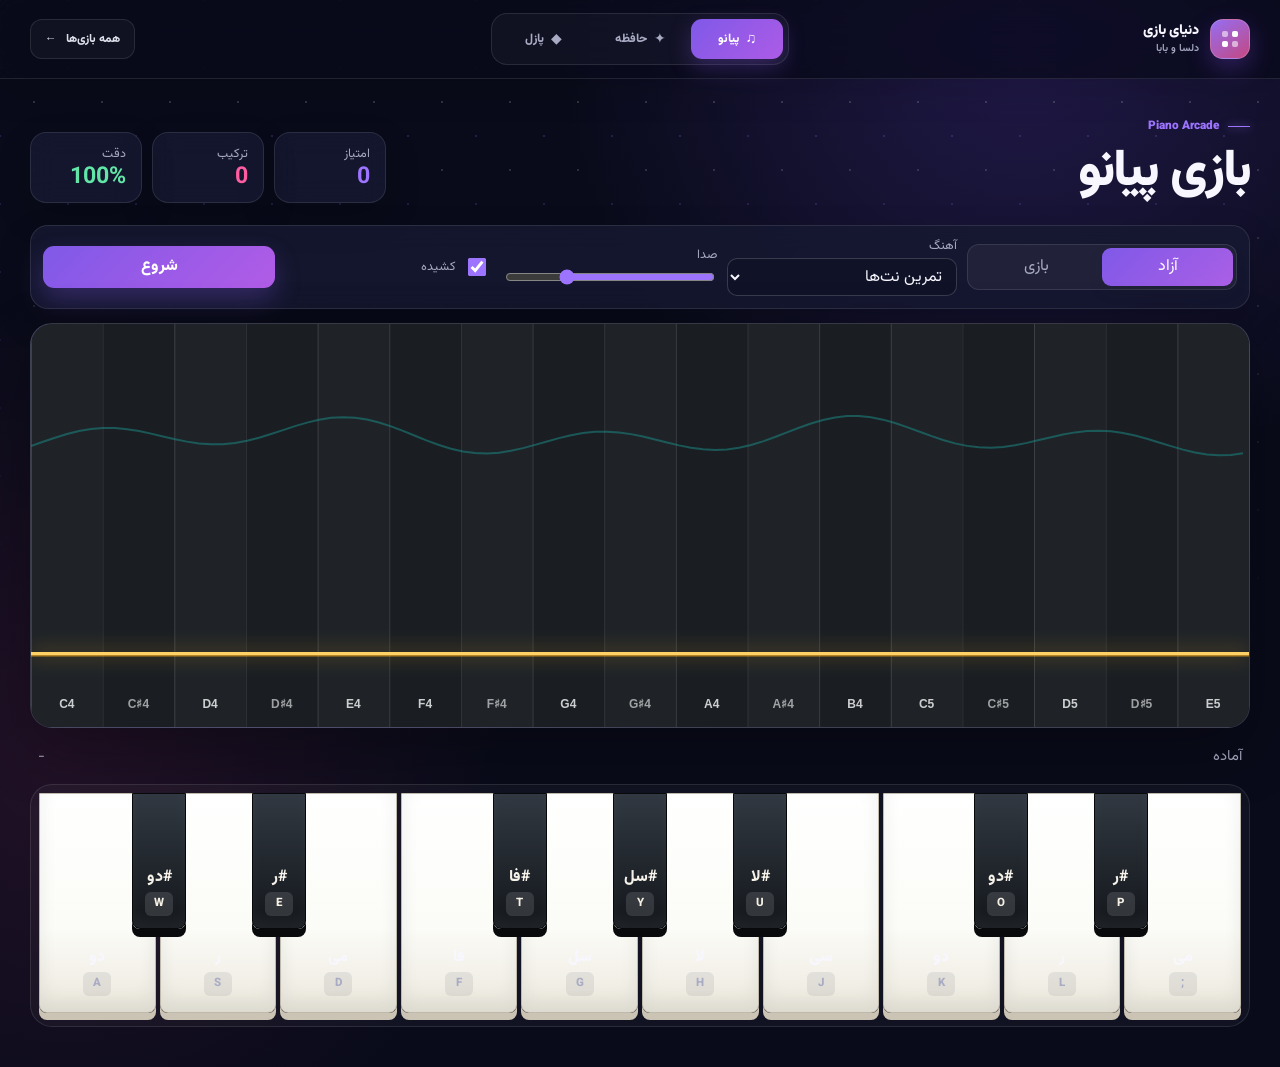
==== game1/index.html @ 74ccb75c "init" ====
<!doctype html>
<html lang="fa" dir="rtl">
  <head>
    <meta charset="UTF-8" />
    <meta name="viewport" content="width=device-width, initial-scale=1.0" />
    <title>بازی پیانو</title>
    <link rel="stylesheet" href="styles.css" />
    <link rel="stylesheet" href="../game-shell.css" />
  </head>
  <body class="game-page game-piano">
    <nav class="game-nav" aria-label="ناوبری بازی‌ها">
      <div class="game-nav-inner">
        <a class="game-brand" href="../index.html" aria-label="دنیای بازی دلسا و بابا">
          <span class="game-brand-mark" aria-hidden="true"><i></i><i></i><i></i><i></i></span>
          <span><strong>دنیای بازی</strong><small>دلسا و بابا</small></span>
        </a>
        <div class="game-switcher">
          <a class="game-switch is-active" href="../game1/index.html" aria-current="page">
            <span aria-hidden="true">♫</span><b>پیانو</b>
          </a>
          <a class="game-switch" href="../game2/index.html">
            <span aria-hidden="true">✦</span><b>حافظه</b>
          </a>
          <a class="game-switch" href="../game3/index.html">
            <span aria-hidden="true">◆</span><b>پازل</b>
          </a>
        </div>
        <a class="all-games-link" href="../index.html#games">
          <span>همه بازی‌ها</span>
          <span aria-hidden="true">←</span>
        </a>
      </div>
    </nav>
    <main class="app-shell">
      <header class="topbar">
        <div class="title-block">
          <span class="kicker">Piano Arcade</span>
          <h1>بازی پیانو</h1>
        </div>

        <div class="metrics" aria-label="امتیاز بازی">
          <div class="metric">
            <span>امتیاز</span>
            <strong id="score">0</strong>
          </div>
          <div class="metric">
            <span>ترکیب</span>
            <strong id="combo">0</strong>
          </div>
          <div class="metric">
            <span>دقت</span>
            <strong id="accuracy">100%</strong>
          </div>
        </div>
      </header>

      <section class="control-strip" aria-label="کنترل‌های بازی">
        <div class="segmented" role="group" aria-label="حالت اجرا">
          <button class="segment is-active" type="button" data-mode="free">آزاد</button>
          <button class="segment" type="button" data-mode="game">بازی</button>
        </div>

        <label class="field">
          <span>آهنگ</span>
          <select id="songSelect">
            <option value="scale">تمرین نت‌ها</option>
            <option value="twinkle">ستاره کوچک</option>
            <option value="ode">تم شادی</option>
          </select>
        </label>

        <label class="field slider-field">
          <span>صدا</span>
          <input id="volume" type="range" min="0" max="100" value="72" />
        </label>

        <label class="toggle">
          <input id="sustain" type="checkbox" checked />
          <span>کشیده</span>
        </label>

        <button class="primary-action" id="startGame" type="button">شروع</button>
      </section>

      <section class="play-area" aria-label="صفحه بازی">
        <div class="stage-shell">
          <canvas id="noteCanvas" width="1320" height="560" aria-label="نت‌های بازی"></canvas>
          <div class="hit-line" aria-hidden="true"></div>
        </div>

        <div class="status-row" aria-live="polite">
          <span id="statusText">آماده</span>
          <span id="lastHit">-</span>
        </div>

        <div class="piano-wrap">
          <div class="keyboard" id="keyboard" aria-label="کلاویه‌های پیانو"></div>
        </div>
      </section>
    </main>

    <script src="app.js"></script>
  </body>
</html>
---- game1/styles.css ----
:root {
  color-scheme: light;
  --ink: #1e2329;
  --muted: #68717d;
  --paper: #f7f4ed;
  --panel: #ffffff;
  --line: #d6d2c8;
  --teal: #1b8f8a;
  --teal-dark: #116763;
  --amber: #e8a623;
  --coral: #df6658;
  --violet: #6c5ce7;
  --green: #3f9d61;
  --black-key: #171b20;
  --white-key: #fbfbf7;
  --shadow: 0 16px 38px rgba(30, 35, 41, 0.12);
  font-family:
    Tahoma,
    "Segoe UI",
    Arial,
    sans-serif;
}

* {
  box-sizing: border-box;
}

body {
  margin: 0;
  min-height: 100vh;
  background:
    linear-gradient(90deg, rgba(27, 143, 138, 0.08) 1px, transparent 1px),
    linear-gradient(0deg, rgba(232, 166, 35, 0.08) 1px, transparent 1px),
    var(--paper);
  background-size: 32px 32px;
  color: var(--ink);
}

button,
select,
input {
  font: inherit;
}

button {
  border: 0;
  cursor: pointer;
}

.app-shell {
  width: min(1220px, calc(100% - 28px));
  margin: 0 auto;
  padding: 18px 0 24px;
}

.topbar {
  display: grid;
  grid-template-columns: minmax(170px, 1fr) auto;
  align-items: end;
  gap: 18px;
}

.title-block {
  min-width: 0;
}

.back-link {
  display: inline-flex;
  align-items: center;
  gap: 7px;
  margin-bottom: 12px;
  color: var(--muted);
  font-size: 0.78rem;
  font-weight: 800;
  text-decoration: none;
  transition:
    color 160ms ease,
    transform 160ms ease;
}

.back-link:hover,
.back-link:focus-visible {
  color: var(--teal-dark);
  transform: translateX(3px);
}

.kicker {
  display: block;
  color: var(--teal-dark);
  font-size: 0.8rem;
  font-weight: 700;
  letter-spacing: 0;
  margin-bottom: 3px;
}

h1 {
  margin: 0;
  font-size: clamp(1.55rem, 3vw, 2.55rem);
  line-height: 1.15;
}

.metrics {
  display: grid;
  grid-template-columns: repeat(3, minmax(86px, 1fr));
  gap: 8px;
  min-width: min(420px, 100%);
}

.metric {
  background: rgba(255, 255, 255, 0.84);
  border: 1px solid var(--line);
  border-radius: 8px;
  padding: 10px 12px;
  box-shadow: 0 8px 18px rgba(30, 35, 41, 0.06);
}

.metric span,
.field span,
.toggle span {
  display: block;
  color: var(--muted);
  font-size: 0.78rem;
  line-height: 1.3;
}

.metric strong {
  display: block;
  margin-top: 3px;
  font-size: 1.45rem;
  line-height: 1;
  font-variant-numeric: tabular-nums;
}

.control-strip {
  display: grid;
  grid-template-columns: auto minmax(170px, 230px) minmax(140px, 210px) auto auto;
  gap: 10px;
  align-items: center;
  margin: 16px 0 12px;
  background: rgba(255, 255, 255, 0.88);
  border: 1px solid var(--line);
  border-radius: 8px;
  padding: 10px;
  box-shadow: 0 12px 24px rgba(30, 35, 41, 0.07);
}

.segmented {
  display: inline-grid;
  grid-template-columns: repeat(2, 1fr);
  background: #e6e2d8;
  border: 1px solid #cbc4b6;
  border-radius: 8px;
  padding: 3px;
  min-width: 142px;
}

.segment {
  min-height: 38px;
  border-radius: 6px;
  background: transparent;
  color: var(--muted);
  padding: 0 15px;
  white-space: nowrap;
}

.segment.is-active {
  background: var(--ink);
  color: #fff;
  box-shadow: 0 6px 14px rgba(30, 35, 41, 0.16);
}

.field {
  display: grid;
  gap: 4px;
  min-width: 0;
}

select,
input[type="range"] {
  width: 100%;
}

select {
  min-height: 38px;
  color: var(--ink);
  background: #fff;
  border: 1px solid #cfc9bc;
  border-radius: 7px;
  padding: 0 10px;
}

input[type="range"] {
  accent-color: var(--teal);
}

.toggle {
  display: inline-flex;
  align-items: center;
  gap: 8px;
  min-height: 38px;
  padding: 0 8px;
  white-space: nowrap;
}

.toggle input {
  width: 18px;
  height: 18px;
  accent-color: var(--teal);
}

.primary-action {
  min-height: 42px;
  min-width: 104px;
  border-radius: 8px;
  color: #fff;
  background: var(--teal);
  font-weight: 800;
  box-shadow: 0 10px 22px rgba(27, 143, 138, 0.24);
}

.primary-action:hover,
.primary-action:focus-visible {
  background: var(--teal-dark);
}

.play-area {
  display: grid;
  gap: 10px;
}

.stage-shell {
  position: relative;
  overflow: hidden;
  min-height: 300px;
  height: clamp(320px, 45vh, 560px);
  background:
    radial-gradient(circle at 18% 0%, rgba(232, 166, 35, 0.16), transparent 38%),
    linear-gradient(180deg, #292f37 0%, #171b20 100%);
  border: 1px solid #0d1116;
  border-radius: 8px;
  box-shadow: var(--shadow);
}

#noteCanvas {
  display: block;
  width: 100%;
  height: 100%;
}

.hit-line {
  position: absolute;
  left: 0;
  right: 0;
  bottom: 72px;
  height: 3px;
  background: var(--amber);
  box-shadow: 0 0 20px rgba(232, 166, 35, 0.78);
  pointer-events: none;
}

.status-row {
  display: flex;
  align-items: center;
  justify-content: space-between;
  gap: 10px;
  color: var(--muted);
  min-height: 28px;
  font-size: 0.92rem;
}

.status-row span {
  min-width: 0;
  overflow-wrap: anywhere;
}

.piano-wrap {
  overflow-x: auto;
  padding-bottom: 5px;
}

.keyboard {
  --white-count: 10;
  position: relative;
  direction: ltr;
  min-width: 820px;
  height: 220px;
  isolation: isolate;
  user-select: none;
  touch-action: manipulation;
}

.white-keys {
  display: grid;
  grid-template-columns: repeat(var(--white-count), 1fr);
  height: 100%;
  gap: 4px;
}

.key {
  position: relative;
  display: flex;
  flex-direction: column;
  align-items: center;
  justify-content: flex-end;
  gap: 6px;
  border-radius: 0 0 8px 8px;
  transition:
    transform 80ms ease,
    filter 80ms ease,
    background 80ms ease;
}

.key .note-name {
  font-weight: 800;
  line-height: 1;
}

.key .key-label {
  display: inline-flex;
  align-items: center;
  justify-content: center;
  min-width: 28px;
  height: 24px;
  padding: 0 6px;
  border-radius: 6px;
  font-size: 0.72rem;
  font-weight: 800;
  line-height: 1;
}

.white-key {
  min-width: 0;
  height: 220px;
  color: var(--ink);
  background: linear-gradient(180deg, #fff 0%, var(--white-key) 62%, #ece8dd 100%);
  border: 1px solid #bfb9ac;
  box-shadow:
    inset 0 -10px 18px rgba(30, 35, 41, 0.08),
    0 7px 0 #cbc3b3;
  padding: 0 6px 16px;
}

.white-key .key-label {
  color: var(--muted);
  background: rgba(30, 35, 41, 0.08);
}

.black-key {
  position: absolute;
  top: 0;
  left: var(--left);
  z-index: 3;
  width: clamp(36px, 5.2%, 54px);
  height: 136px;
  transform: translateX(-50%);
  color: #f6f2e9;
  background: linear-gradient(180deg, #313841 0%, var(--black-key) 88%);
  border: 1px solid #06080a;
  box-shadow:
    inset 0 -8px 14px rgba(255, 255, 255, 0.04),
    0 8px 0 #080a0c;
  padding: 0 4px 12px;
}

.black-key .key-label {
  color: #f5f0e4;
  background: rgba(255, 255, 255, 0.12);
}

.key.is-down.white-key {
  transform: translateY(6px);
  background: linear-gradient(180deg, #fff8dc 0%, #f4dc91 100%);
  box-shadow:
    inset 0 -8px 15px rgba(30, 35, 41, 0.08),
    0 2px 0 #cbc3b3;
}

.key.is-down.black-key {
  transform: translateX(-50%) translateY(5px);
  filter: brightness(1.26);
  box-shadow:
    inset 0 -8px 14px rgba(255, 255, 255, 0.04),
    0 3px 0 #080a0c;
}

.key.is-target::after {
  content: "";
  position: absolute;
  inset: auto 14px 12px;
  height: 5px;
  border-radius: 99px;
  background: var(--coral);
  box-shadow: 0 0 18px rgba(223, 102, 88, 0.72);
}

.black-key.is-target::after {
  inset: auto 10px 8px;
}

@media (max-width: 880px) {
  .topbar {
    grid-template-columns: 1fr;
    align-items: stretch;
  }

  .metrics {
    min-width: 0;
  }

  .control-strip {
    grid-template-columns: 1fr 1fr;
  }

  .primary-action {
    grid-column: span 2;
  }
}

@media (max-width: 560px) {
  .app-shell {
    width: min(100% - 18px, 1220px);
    padding-top: 10px;
  }

  .metrics {
    grid-template-columns: repeat(3, minmax(0, 1fr));
  }

  .metric {
    padding: 8px 7px;
  }

  .metric strong {
    font-size: 1.1rem;
  }

  .control-strip {
    grid-template-columns: 1fr;
  }

  .primary-action {
    grid-column: auto;
  }

  .stage-shell {
    min-height: 270px;
    height: 44vh;
  }

  .keyboard {
    min-width: 760px;
    height: 198px;
  }

  .white-key {
    height: 198px;
  }

  .black-key {
    height: 124px;
  }
}
---- game-shell.css ----
@import url("https://fonts.googleapis.com/css2?family=Vazirmatn:wght@400;500;600;700;800;900&display=swap");

:root {
  --game-bg: #090b1a;
  --game-surface: #14172d;
  --game-surface-2: #1a1e39;
  --game-surface-soft: rgba(22, 25, 49, 0.82);
  --game-line: rgba(255, 255, 255, 0.1);
  --game-line-strong: rgba(255, 255, 255, 0.17);
  --game-text: #f8f7ff;
  --game-muted: #a8abc3;
  --game-violet: #9d74ff;
  --game-pink: #ff5da2;
  --game-cyan: #42d8ff;
  --game-yellow: #ffd166;
  --game-green: #61e6a8;
  --game-shadow: 0 22px 60px rgba(0, 0, 0, 0.3);
  --game-radius: 22px;
  font-family: "Vazirmatn", Tahoma, "Segoe UI", sans-serif;
}

html {
  width: 100%;
  overflow-x: hidden;
  color-scheme: dark;
}

body.game-page {
  width: 100%;
  min-width: 320px;
  min-height: 100vh;
  overflow-x: hidden;
  color: var(--game-text);
  font-family: "Vazirmatn", Tahoma, "Segoe UI", sans-serif;
  background:
    radial-gradient(circle at 80% 4%, rgba(126, 80, 255, 0.2), transparent 29rem),
    radial-gradient(circle at 5% 70%, rgba(255, 71, 151, 0.1), transparent 28rem),
    var(--game-bg);
}

body.game-page::before {
  position: fixed;
  inset: 0;
  z-index: -1;
  content: "";
  pointer-events: none;
  opacity: 0.27;
  background-image:
    radial-gradient(circle, rgba(255, 255, 255, 0.7) 0 1px, transparent 1.4px),
    radial-gradient(circle, rgba(157, 116, 255, 0.9) 0 1px, transparent 1.4px);
  background-position:
    0 0,
    34px 34px;
  background-size: 68px 68px;
  mask-image: linear-gradient(to bottom, #000, transparent 72%);
}

body.game-page button,
body.game-page select,
body.game-page input {
  font-family: inherit;
}

.game-nav {
  position: sticky;
  top: 0;
  z-index: 100;
  width: 100%;
  border-bottom: 1px solid var(--game-line);
  background: rgba(9, 11, 26, 0.78);
  box-shadow: 0 12px 35px rgba(0, 0, 0, 0.13);
  backdrop-filter: blur(20px) saturate(140%);
  -webkit-backdrop-filter: blur(20px) saturate(140%);
}

.game-nav-inner {
  display: grid;
  grid-template-columns: 1fr auto 1fr;
  align-items: center;
  gap: 24px;
  width: min(1220px, calc(100% - 32px));
  min-height: 78px;
  margin-inline: auto;
}

.game-brand {
  display: inline-flex;
  align-items: center;
  justify-self: start;
  gap: 11px;
  width: fit-content;
  color: var(--game-text);
  text-decoration: none;
}

.game-brand-mark {
  display: grid;
  grid-template-columns: repeat(2, 6px);
  gap: 4px;
  place-content: center;
  width: 40px;
  height: 40px;
  border: 1px solid rgba(255, 255, 255, 0.18);
  border-radius: 13px;
  background: linear-gradient(145deg, rgba(157, 116, 255, 0.95), rgba(255, 93, 162, 0.76));
  box-shadow: 0 9px 25px rgba(142, 83, 255, 0.28);
}

.game-brand-mark i {
  width: 6px;
  height: 6px;
  border-radius: 2px;
  background: white;
}

.game-brand-mark i:nth-child(2),
.game-brand-mark i:nth-child(3) {
  opacity: 0.55;
}

.game-brand > span:last-child {
  display: grid;
  line-height: 1.2;
}

.game-brand strong {
  font-size: 0.88rem;
  font-weight: 900;
}

.game-brand small {
  margin-top: 3px;
  color: var(--game-muted);
  font-size: 0.65rem;
  font-weight: 600;
}

.game-switcher {
  display: inline-grid;
  grid-template-columns: repeat(3, 1fr);
  gap: 5px;
  padding: 5px;
  border: 1px solid var(--game-line);
  border-radius: 16px;
  background: rgba(255, 255, 255, 0.035);
}

.game-switch {
  display: inline-flex;
  align-items: center;
  justify-content: center;
  gap: 7px;
  min-width: 92px;
  min-height: 40px;
  padding: 0 13px;
  border-radius: 11px;
  color: var(--game-muted);
  font-size: 0.76rem;
  text-decoration: none;
  transition:
    color 160ms ease,
    background 160ms ease,
    box-shadow 160ms ease,
    transform 160ms ease;
}

.game-switch span {
  font-size: 0.9rem;
}

.game-switch b {
  font-weight: 800;
}

.game-switch:hover {
  color: white;
  background: rgba(255, 255, 255, 0.06);
}

.game-switch.is-active {
  color: white;
  background: linear-gradient(135deg, #8059e8, #ac5be6);
  box-shadow: 0 8px 22px rgba(137, 87, 230, 0.3);
}

.game-memory .game-switch.is-active {
  background: linear-gradient(135deg, #d84786, #945de5);
  box-shadow: 0 8px 22px rgba(224, 71, 143, 0.25);
}

.game-puzzle .game-switch.is-active {
  background: linear-gradient(135deg, #357fc7, #7560da);
  box-shadow: 0 8px 22px rgba(61, 134, 198, 0.25);
}

.all-games-link {
  display: inline-flex;
  align-items: center;
  justify-self: end;
  gap: 9px;
  min-height: 40px;
  padding: 0 14px;
  border: 1px solid var(--game-line);
  border-radius: 12px;
  color: #dfe0ec;
  background: rgba(255, 255, 255, 0.035);
  font-size: 0.73rem;
  font-weight: 800;
  text-decoration: none;
  transition:
    border-color 160ms ease,
    background 160ms ease,
    transform 160ms ease;
}

.all-games-link:hover {
  border-color: var(--game-line-strong);
  background: rgba(255, 255, 255, 0.07);
  transform: translateX(3px);
}

.game-page :focus-visible {
  outline: 3px solid var(--game-yellow) !important;
  outline-offset: 3px !important;
}

/* Shared page headers */
.game-page .app-shell,
.game-page .app {
  width: min(1220px, calc(100% - 32px));
  max-width: 1220px;
  margin-inline: auto;
  padding-top: 38px;
}

.game-page .topbar,
.game-page .top-bar {
  align-items: end;
  margin-bottom: 22px;
}

.game-page h1 {
  color: var(--game-text);
  font-size: clamp(2rem, 4vw, 3.45rem);
  font-weight: 900;
  letter-spacing: -0.03em;
}

.game-page .kicker,
.game-page .eyebrow {
  display: flex;
  align-items: center;
  gap: 9px;
  margin-bottom: 9px;
  color: var(--game-violet);
  font-size: 0.74rem;
  font-weight: 900;
}

.game-page .kicker::before,
.game-page .eyebrow::before {
  width: 22px;
  height: 1px;
  content: "";
  background: currentColor;
  box-shadow: 0 0 9px currentColor;
}

.game-memory .eyebrow {
  color: var(--game-pink);
}

.game-puzzle .eyebrow {
  color: var(--game-cyan);
}

/* Piano */
.game-piano {
  --ink: var(--game-text);
  --muted: var(--game-muted);
  --paper: var(--game-bg);
  --panel: var(--game-surface);
  --line: var(--game-line);
  --teal: var(--game-violet);
  --teal-dark: #815be5;
  --amber: var(--game-yellow);
  --coral: var(--game-pink);
  --violet: var(--game-violet);
  --green: var(--game-green);
  --shadow: var(--game-shadow);
}

.game-piano .app-shell {
  padding-bottom: 40px;
}

.game-piano .topbar {
  grid-template-columns: minmax(190px, 1fr) auto;
}

.game-piano .metrics {
  gap: 10px;
}

.game-piano .metric,
.game-piano .control-strip {
  border-color: var(--game-line);
  background: var(--game-surface-soft);
  box-shadow: 0 14px 35px rgba(0, 0, 0, 0.18);
  backdrop-filter: blur(14px);
}

.game-piano .metric {
  min-width: 112px;
  padding: 13px 15px;
  border-radius: 16px;
}

.game-piano .metric strong {
  color: white;
}

.game-piano .metric:nth-child(1) strong {
  color: var(--game-violet);
}

.game-piano .metric:nth-child(2) strong {
  color: var(--game-pink);
}

.game-piano .metric:nth-child(3) strong {
  color: var(--game-green);
}

.game-piano .control-strip {
  margin: 0 0 14px;
  padding: 12px;
  border-radius: 18px;
}

.game-piano .segmented {
  border-color: var(--game-line);
  border-radius: 12px;
  background: rgba(255, 255, 255, 0.05);
}

.game-piano .segment {
  border-radius: 9px;
  color: var(--game-muted);
}

.game-piano .segment.is-active {
  color: white;
  background: linear-gradient(135deg, #8059e8, #aa5fe5);
}

.game-piano select {
  color: var(--game-text);
  border-color: var(--game-line-strong);
  border-radius: 10px;
  background: #101328;
}

.game-piano select option {
  color: white;
  background: #101328;
}

.game-piano .primary-action {
  border-radius: 11px;
  background: linear-gradient(135deg, #8059e8, #b15ce6);
  box-shadow: 0 12px 26px rgba(142, 99, 255, 0.26);
}

.game-piano .primary-action:hover {
  background: linear-gradient(135deg, #8e68ec, #c065ed);
}

.game-piano .stage-shell {
  border-color: var(--game-line-strong);
  border-radius: var(--game-radius);
  background:
    radial-gradient(circle at 20% 0%, rgba(157, 116, 255, 0.17), transparent 42%),
    linear-gradient(180deg, #171b30, #0d101e);
  box-shadow: var(--game-shadow);
}

.game-piano .status-row {
  min-height: 36px;
  padding-inline: 8px;
}

.game-piano .piano-wrap {
  padding: 8px 8px 13px;
  border: 1px solid var(--game-line);
  border-radius: var(--game-radius);
  background: rgba(255, 255, 255, 0.035);
}

/* Memory */
.game-memory {
  --ink: var(--game-text);
  --muted: var(--game-muted);
  --paper: var(--game-bg);
  --panel: var(--game-surface);
  --line: var(--game-line);
  --rose: var(--game-pink);
  --violet: var(--game-violet);
  --aqua: var(--game-cyan);
  --gold: var(--game-yellow);
  --green: var(--game-green);
  --shadow: var(--game-shadow);
}

.game-memory .app {
  padding-bottom: 42px;
  gap: 18px;
}

.game-memory .topbar {
  grid-template-columns: minmax(0, 1fr) auto;
}

.game-memory .toolbar {
  padding: 7px;
  border: 1px solid var(--game-line);
  border-radius: 16px;
  background: rgba(255, 255, 255, 0.035);
}

.game-memory .icon-button,
.game-memory .mode-button {
  border-color: var(--game-line);
  border-radius: 11px;
  color: var(--game-text);
  background: rgba(255, 255, 255, 0.06);
  box-shadow: none;
}

.game-memory .icon-button:hover,
.game-memory .mode-button:hover {
  border-color: var(--game-line-strong);
  background: rgba(255, 255, 255, 0.1);
}

.game-memory .score-strip {
  gap: 12px;
}

.game-memory .score-card,
.game-memory .status-card,
.game-memory .panel {
  border-color: var(--game-line);
  border-radius: 18px;
  background: var(--game-surface-soft);
  box-shadow: 0 15px 38px rgba(0, 0, 0, 0.18);
  backdrop-filter: blur(14px);
}

.game-memory .score-card {
  padding: 16px 18px;
}

.game-memory .score-card::before {
  inset-block: 12px;
  width: 4px;
  border-radius: 99px;
}

.game-memory .score-card.is-active {
  background:
    linear-gradient(135deg, color-mix(in srgb, var(--player-color) 12%, transparent), transparent),
    var(--game-surface-soft);
}

.game-memory .score-value,
.game-memory .meta-value,
.game-memory .panel h2 {
  color: var(--game-text);
}

.game-memory .board-wrap {
  padding: 15px;
  border-color: var(--game-line);
  border-radius: var(--game-radius);
  background:
    radial-gradient(circle at 100% 0%, rgba(255, 93, 162, 0.13), transparent 38%),
    radial-gradient(circle at 0% 100%, rgba(157, 116, 255, 0.14), transparent 40%),
    rgba(20, 23, 45, 0.82);
  box-shadow: var(--game-shadow);
}

.game-memory .board {
  gap: 12px;
}

.game-memory .card,
.game-memory .card-inner,
.game-memory .card-face {
  border-radius: 16px;
}

.game-memory .card-face {
  border-color: var(--game-line-strong);
}

.game-memory .card-back {
  background:
    radial-gradient(circle at 50% 15%, rgba(157, 116, 255, 0.24), transparent 34%),
    linear-gradient(145deg, #242945, #13162a);
  box-shadow: inset 0 0 0 1px rgba(255, 255, 255, 0.03);
}

.game-memory .card-mark {
  border-color: rgba(255, 255, 255, 0.68);
  background: rgba(255, 255, 255, 0.035);
  box-shadow: 0 0 25px rgba(157, 116, 255, 0.16);
}

.game-memory .card-title,
.game-memory .log-line {
  border-radius: 10px;
}

.game-memory .log-line {
  color: #d7d8e8;
  background: rgba(255, 255, 255, 0.055);
}

.game-memory .winner {
  background: rgba(7, 8, 20, 0.78);
  backdrop-filter: blur(10px);
}

.game-memory .winner-box {
  border-color: var(--game-line-strong);
  border-radius: var(--game-radius);
  color: var(--game-text);
  background: #171a31;
}

.game-memory .primary-button {
  border-radius: 12px;
  background: linear-gradient(135deg, #8059e8, #d84d8e);
}

/* Puzzle */
.game-puzzle {
  --bg: var(--game-bg);
  --surface: var(--game-surface);
  --surface-soft: #18162c;
  --ink: var(--game-text);
  --muted: var(--game-muted);
  --line: var(--game-line);
  --teal: #4b9fda;
  --teal-dark: #3477b2;
  --rose: var(--game-pink);
  --violet: var(--game-violet);
  --gold: var(--game-yellow);
  --sky: var(--game-cyan);
  --shadow: var(--game-shadow);
}

.game-puzzle .app-shell {
  padding-bottom: 44px;
}

.game-puzzle .stat,
.game-puzzle .side-panel,
.game-puzzle .board-shell,
.game-puzzle .pieces-panel,
.game-puzzle .current-image {
  border-color: var(--game-line);
  background: var(--game-surface-soft);
  box-shadow: 0 15px 38px rgba(0, 0, 0, 0.18);
  backdrop-filter: blur(14px);
}

.game-puzzle .stat {
  min-width: 112px;
  padding: 13px 15px;
  border-radius: 16px;
}

.game-puzzle .stat strong {
  color: var(--game-text);
}

.game-puzzle .game-layout {
  gap: 18px;
}

.game-puzzle .side-panel,
.game-puzzle .board-shell,
.game-puzzle .pieces-panel {
  border-radius: var(--game-radius);
}

.game-puzzle .side-panel {
  top: 94px;
}

.game-puzzle .image-choice {
  border-color: var(--game-line);
  border-radius: 14px;
  color: var(--game-text);
  background: rgba(255, 255, 255, 0.04);
  transition:
    border-color 160ms ease,
    background 160ms ease,
    transform 160ms ease;
}

.game-puzzle .image-choice:hover {
  border-color: var(--game-line-strong);
  background: rgba(255, 255, 255, 0.07);
  transform: translateY(-1px);
}

.game-puzzle .image-choice img {
  border-radius: 10px;
}

.game-puzzle .image-choice.active {
  border-color: var(--game-cyan);
  background: rgba(66, 216, 255, 0.08);
  box-shadow: inset 0 0 0 1px rgba(66, 216, 255, 0.34);
}

.game-puzzle .image-choice.active .check {
  background: linear-gradient(135deg, #3c91cc, #7663dc);
}

.game-puzzle .segmented {
  border-color: var(--game-line);
  border-radius: 12px;
  background: rgba(255, 255, 255, 0.04);
}

.game-puzzle .segment {
  border-color: var(--game-line);
  color: var(--game-muted);
}

.game-puzzle .segment.active {
  color: white;
  background: linear-gradient(135deg, #357fc7, #7560da);
}

.game-puzzle .primary-button,
.game-puzzle .ghost-button {
  min-height: 48px;
  border-radius: 12px;
}

.game-puzzle .primary-button {
  background: linear-gradient(135deg, #377fbe, #7460d9);
  box-shadow: 0 12px 26px rgba(70, 117, 194, 0.24);
}

.game-puzzle .ghost-button,
.game-puzzle .icon-button {
  border-color: var(--game-line-strong);
  color: #c6b8ff;
  background: rgba(255, 255, 255, 0.045);
}

.game-puzzle .puzzle-stage {
  gap: 14px;
}

.game-puzzle .board-shell {
  background:
    radial-gradient(circle at 50% 0%, rgba(157, 116, 255, 0.12), transparent 38%),
    var(--game-surface-soft);
}

.game-puzzle .board {
  border-radius: 16px;
  background: #0e1120;
  box-shadow:
    inset 0 0 0 1px rgba(255, 255, 255, 0.08),
    0 16px 38px rgba(0, 0, 0, 0.25);
}

.game-puzzle .slot {
  background: #20243a;
  box-shadow: inset 0 0 0 1px rgba(255, 255, 255, 0.14);
}

.game-puzzle .piece-tray {
  border-color: var(--game-line);
  border-radius: 14px;
  background: rgba(255, 255, 255, 0.035);
}

.game-puzzle .piece {
  border-color: var(--game-line);
  background-color: #1b1e32;
  box-shadow:
    inset 0 0 0 1px rgba(255, 255, 255, 0.08),
    0 7px 16px rgba(0, 0, 0, 0.22);
}

.game-puzzle .current-image {
  border-radius: 18px;
}

.game-puzzle .preview-dialog {
  border: 1px solid var(--game-line-strong);
  border-radius: var(--game-radius);
  color: var(--game-text);
  background: #15182d;
}

.game-puzzle .preview-dialog::backdrop {
  background: rgba(7, 8, 20, 0.8);
  backdrop-filter: blur(9px);
}

.game-puzzle .dialog-head {
  border-color: var(--game-line);
}

.game-puzzle .win-toast {
  border-radius: 14px;
  background: linear-gradient(135deg, #357fc7, #7560da);
}

@media (max-width: 900px) {
  .game-nav-inner {
    grid-template-columns: auto 1fr auto;
    gap: 14px;
  }

  .game-switch {
    min-width: 76px;
  }

  .all-games-link span:first-child {
    display: none;
  }

  .all-games-link {
    width: 40px;
    padding: 0;
  }
}

@media (max-width: 680px) {
  .game-nav-inner {
    grid-template-columns: auto 1fr;
    width: min(100% - 20px, 1220px);
    min-height: 68px;
  }

  .game-brand > span:last-child,
  .all-games-link {
    display: none;
  }

  .game-brand-mark {
    width: 38px;
    height: 38px;
  }

  .game-switcher {
    justify-self: stretch;
  }

  .game-switch {
    min-width: 0;
    padding-inline: 7px;
  }

  .game-page .app-shell,
  .game-page .app {
    width: min(100% - 20px, 1220px);
    padding-top: 26px;
  }

  .game-page .topbar,
  .game-page .top-bar {
    margin-bottom: 17px;
  }

  .game-page h1 {
    font-size: clamp(1.75rem, 9vw, 2.5rem);
  }

  .game-piano .topbar {
    grid-template-columns: 1fr;
  }

  .game-piano .metric,
  .game-puzzle .stat {
    min-width: 0;
  }

  .game-piano .control-strip {
    border-radius: 16px;
  }

  .game-memory .topbar {
    grid-template-columns: 1fr;
  }

  .game-memory .toolbar {
    justify-content: flex-start;
    width: fit-content;
  }

  .game-memory .score-strip {
    grid-template-columns: repeat(2, minmax(0, 1fr));
  }

  .game-memory .status-card {
    grid-column: 1 / -1;
    grid-template-columns: repeat(3, minmax(0, 1fr));
  }

  .game-memory .side-panel {
    grid-template-columns: 1fr;
  }

  .game-memory .score-card,
  .game-memory .status-card,
  .game-memory .panel {
    border-radius: 15px;
  }

  .game-puzzle .side-panel {
    top: auto;
  }
}

@media (max-width: 430px) {
  .game-nav-inner {
    gap: 9px;
  }

  .game-switcher {
    gap: 3px;
    padding: 4px;
    border-radius: 14px;
  }

  .game-switch {
    gap: 5px;
    min-height: 37px;
    border-radius: 10px;
    font-size: 0.68rem;
  }

  .game-switch span {
    font-size: 0.78rem;
  }

  .game-piano .metrics {
    grid-template-columns: repeat(3, minmax(0, 1fr));
  }

  .game-piano .metric {
    padding: 10px 8px;
  }

  .game-piano .metric strong {
    font-size: 1.1rem;
  }

  .game-memory .status-card {
    padding-inline: 11px;
  }

  .game-memory .meta-value {
    font-size: 0.92rem;
  }
}

@media (prefers-reduced-motion: reduce) {
  *,
  *::before,
  *::after {
    transition-duration: 0.01ms !important;
    animation-duration: 0.01ms !important;
    animation-iteration-count: 1 !important;
  }
}
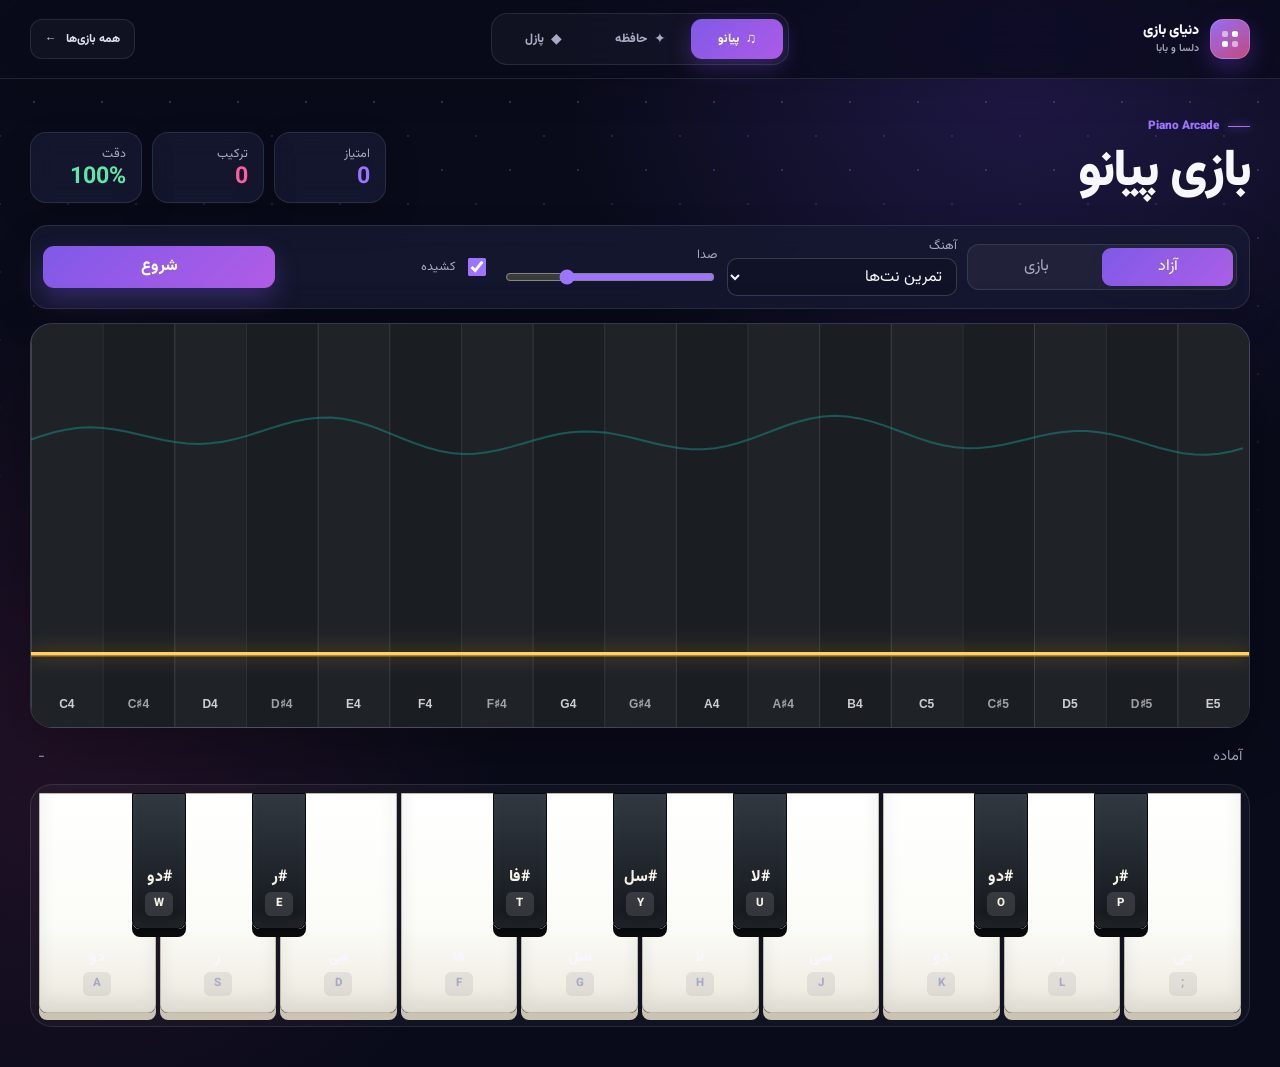
==== commit bf0e0352: "Enhance touch-friendly optimizations and responsive design across game interfaces" ====
--- a/game1/index.html
+++ b/game1/index.html
@@ -2,7 +2,7 @@
 <html lang="fa" dir="rtl">
   <head>
     <meta charset="UTF-8" />
-    <meta name="viewport" content="width=device-width, initial-scale=1.0" />
+    <meta name="viewport" content="width=device-width, initial-scale=1.0, viewport-fit=cover" />
     <title>بازی پیانو</title>
     <link rel="stylesheet" href="styles.css" />
     <link rel="stylesheet" href="../game-shell.css" />
--- a/game1/styles.css
+++ b/game1/styles.css
@@ -275,6 +275,8 @@
 
 .piano-wrap {
   overflow-x: auto;
+  overscroll-behavior-inline: contain;
+  scrollbar-width: thin;
   padding-bottom: 5px;
 }
 
@@ -397,6 +399,23 @@
   inset: auto 10px 8px;
 }
 
+/* Touch-friendly optimizations */
+@media (any-pointer: coarse) {
+  button,
+  a,
+  [role="button"],
+  input,
+  select {
+    min-height: 44px;
+    touch-action: manipulation;
+  }
+
+  input,
+  select {
+    font-size: 16px;
+  }
+}
+
 @media (max-width: 880px) {
   .topbar {
     grid-template-columns: 1fr;
@@ -436,27 +455,98 @@
 
   .control-strip {
     grid-template-columns: 1fr;
+    gap: 12px;
   }
 
   .primary-action {
     grid-column: auto;
+    min-height: 48px;
   }
 
   .stage-shell {
-    min-height: 270px;
-    height: 44vh;
+    min-height: 230px;
+    height: clamp(230px, 42svh, 390px);
+  }
+
+  .piano-wrap {
+    overflow-x: visible;
+    padding-bottom: 4px;
   }
 
   .keyboard {
-    min-width: 760px;
-    height: 198px;
+    width: 100%;
+    min-width: 0;
+    height: clamp(148px, 42vw, 184px);
+    touch-action: none;
+  }
+
+  .white-keys {
+    gap: 2px;
   }
 
   .white-key {
-    height: 198px;
+    height: 100%;
+    gap: 3px;
+    padding: 0 2px 12px;
+    border-radius: 0 0 6px 6px;
+    box-shadow:
+      inset 0 -8px 14px rgba(30, 35, 41, 0.08),
+      0 5px 0 #cbc3b3;
   }
 
   .black-key {
-    height: 124px;
-  }
-}
+    width: clamp(22px, 5.8%, 34px);
+    height: 61%;
+    padding: 0 2px 8px;
+    border-radius: 0 0 6px 6px;
+    box-shadow:
+      inset 0 -6px 11px rgba(255, 255, 255, 0.04),
+      0 6px 0 #080a0c;
+  }
+
+  .key .note-name {
+    font-size: 0.68rem;
+  }
+
+  .key .key-label {
+    display: none;
+  }
+
+  .key.is-target::after {
+    inset-inline: 5px;
+    bottom: 7px;
+    height: 4px;
+  }
+
+  .black-key.is-target::after {
+    inset-inline: 4px;
+    bottom: 5px;
+  }
+}
+
+@media (max-width: 380px) {
+  .app-shell {
+    width: calc(100% - 14px);
+  }
+
+  .metric {
+    padding-inline: 5px;
+  }
+
+  .metric span {
+    font-size: 0.68rem;
+  }
+
+  .stage-shell {
+    min-height: 210px;
+    height: 38svh;
+  }
+
+  .keyboard {
+    height: 142px;
+  }
+
+  .key .note-name {
+    font-size: 0.6rem;
+  }
+}
--- a/game-shell.css
+++ b/game-shell.css
@@ -23,12 +23,15 @@
   width: 100%;
   overflow-x: hidden;
   color-scheme: dark;
+  -webkit-font-smoothing: antialiased;
+  -moz-osx-font-smoothing: grayscale;
 }
 
 body.game-page {
   width: 100%;
   min-width: 320px;
   min-height: 100vh;
+  min-height: 100svh;
   overflow-x: hidden;
   color: var(--game-text);
   font-family: "Vazirmatn", Tahoma, "Segoe UI", sans-serif;
@@ -224,6 +227,26 @@
   outline-offset: 3px !important;
 }
 
+/* Touch-friendly optimizations */
+@media (any-pointer: coarse) {
+  button,
+  a,
+  [role="button"],
+  input,
+  select,
+  textarea {
+    min-height: 44px;
+    min-width: 44px;
+    touch-action: manipulation;
+  }
+
+  input,
+  select,
+  textarea {
+    font-size: 16px;
+  }
+}
+
 /* Shared page headers */
 .game-page .app-shell,
 .game-page .app {
@@ -748,6 +771,14 @@
 }
 
 @media (max-width: 680px) {
+  body.game-page {
+    padding-bottom: env(safe-area-inset-bottom);
+  }
+
+  .game-nav {
+    padding-top: env(safe-area-inset-top);
+  }
+
   .game-nav-inner {
     grid-template-columns: auto 1fr;
     width: min(100% - 20px, 1220px);
@@ -770,6 +801,7 @@
 
   .game-switch {
     min-width: 0;
+    min-height: 44px;
     padding-inline: 7px;
   }
 
@@ -797,6 +829,18 @@
     min-width: 0;
   }
 
+  .game-piano .metrics,
+  .game-puzzle .stats {
+    width: 100%;
+  }
+
+  .game-piano .control-strip > *,
+  .game-piano .field,
+  .game-piano select {
+    min-width: 0;
+    max-width: 100%;
+  }
+
   .game-piano .control-strip {
     border-radius: 16px;
   }
@@ -806,8 +850,17 @@
   }
 
   .game-memory .toolbar {
-    justify-content: flex-start;
-    width: fit-content;
+    justify-content: stretch;
+    width: 100%;
+  }
+
+  .game-memory .toolbar .mode-button {
+    flex: 1 1 auto;
+  }
+
+  .game-memory .icon-button,
+  .game-memory .mode-button {
+    min-height: 46px;
   }
 
   .game-memory .score-strip {
@@ -821,6 +874,28 @@
 
   .game-memory .side-panel {
     grid-template-columns: 1fr;
+  }
+
+  .game-memory .board-wrap {
+    padding: 8px;
+  }
+
+  .game-memory .board {
+    gap: 7px;
+  }
+
+  .game-memory .card,
+  .game-memory .card-inner,
+  .game-memory .card-face {
+    border-radius: 11px;
+  }
+
+  .game-memory .card-title {
+    inset-inline: 4px;
+    inset-block-end: 4px;
+    min-height: 26px;
+    padding: 3px 4px;
+    font-size: clamp(0.55rem, 2.7vw, 0.72rem);
   }
 
   .game-memory .score-card,
@@ -832,6 +907,11 @@
   .game-puzzle .side-panel {
     top: auto;
   }
+
+  .game-puzzle .primary-button,
+  .game-puzzle .ghost-button {
+    min-height: 46px;
+  }
 }
 
 @media (max-width: 430px) {
@@ -846,8 +926,9 @@
   }
 
   .game-switch {
-    gap: 5px;
-    min-height: 37px;
+    gap: 4px;
+    min-height: 44px;
+    padding-inline: 4px;
     border-radius: 10px;
     font-size: 0.68rem;
   }
@@ -874,6 +955,50 @@
 
   .game-memory .meta-value {
     font-size: 0.92rem;
+  }
+
+  .game-memory .score-card {
+    padding: 12px 11px;
+  }
+
+  .game-memory .score-label,
+  .game-memory .meta-label {
+    font-size: 0.7rem;
+  }
+
+  .game-memory .score-value {
+    font-size: 1.2rem;
+  }
+
+  .game-memory .board {
+    gap: 5px;
+  }
+
+  .game-memory .card,
+  .game-memory .card-inner,
+  .game-memory .card-face {
+    border-radius: 8px;
+  }
+}
+
+@media (max-width: 360px) {
+  .game-nav-inner {
+    width: calc(100% - 14px);
+    gap: 6px;
+  }
+
+  .game-brand-mark {
+    width: 35px;
+    height: 35px;
+  }
+
+  .game-switch b {
+    font-size: 0.64rem;
+  }
+
+  .game-page .app-shell,
+  .game-page .app {
+    width: calc(100% - 14px);
   }
 }
 
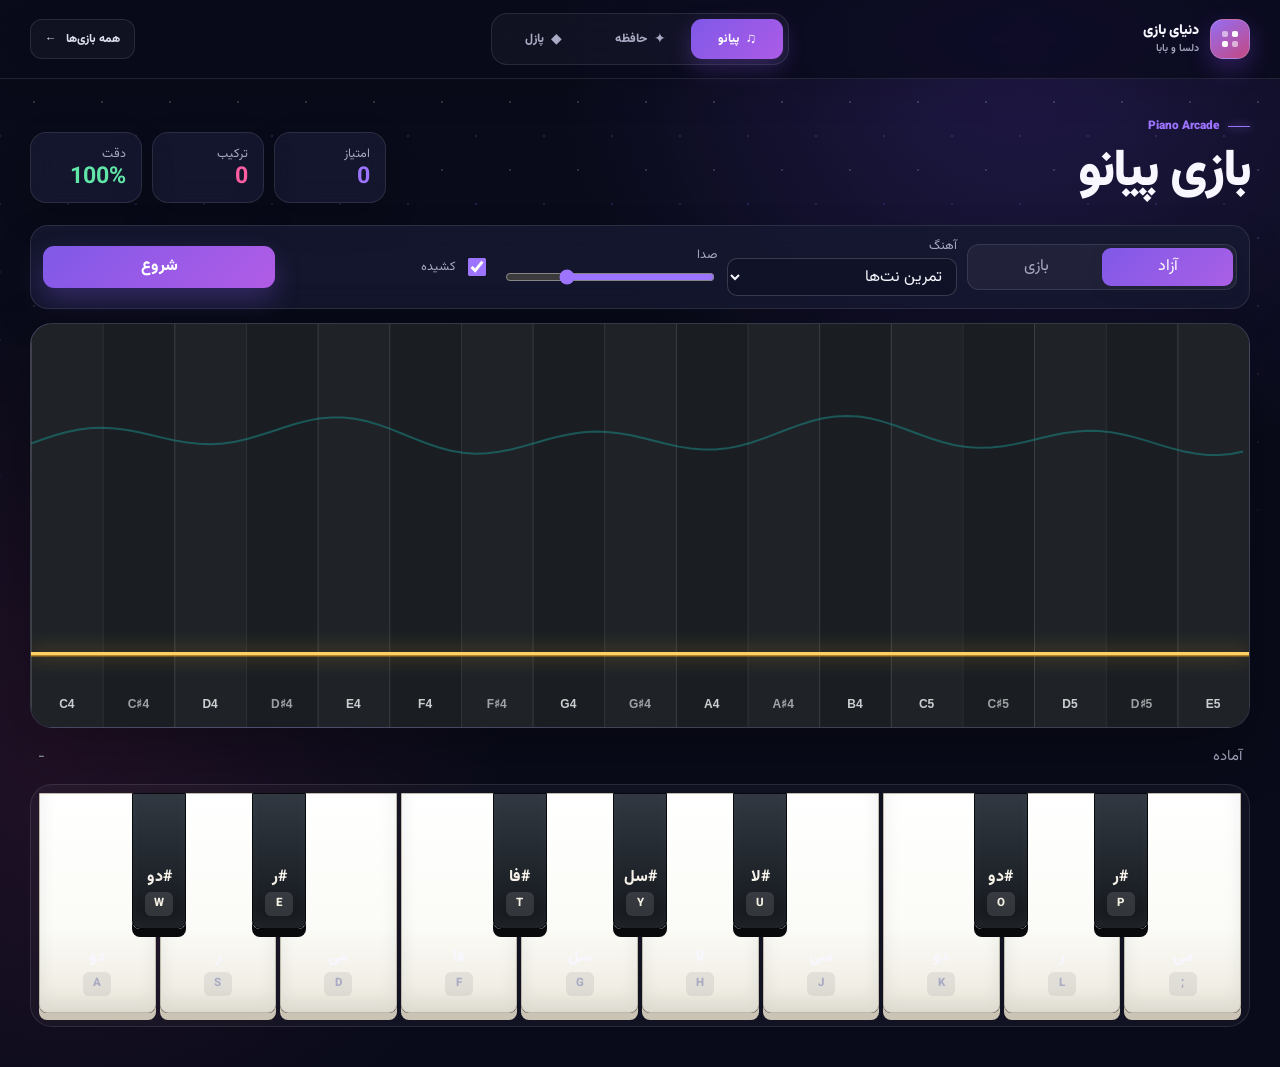
==== commit c8490306: "Refactor code structure for improved readability and maintainability" ====
--- a/game1/index.html
+++ b/game1/index.html
@@ -3,9 +3,19 @@
   <head>
     <meta charset="UTF-8" />
     <meta name="viewport" content="width=device-width, initial-scale=1.0, viewport-fit=cover" />
+    <meta name="theme-color" content="#090b1a" />
+    <meta name="mobile-web-app-capable" content="yes" />
+    <meta name="apple-mobile-web-app-capable" content="yes" />
+    <meta name="apple-mobile-web-app-status-bar-style" content="black-translucent" />
+    <meta name="apple-mobile-web-app-title" content="دنیای بازی" />
     <title>بازی پیانو</title>
+    <link rel="manifest" href="../manifest.webmanifest" />
+    <link rel="icon" type="image/png" sizes="192x192" href="../icons/icon-192.png" />
+    <link rel="apple-touch-icon" href="../icons/apple-touch-icon.png" />
+    <link rel="stylesheet" href="../fonts.css" />
     <link rel="stylesheet" href="styles.css" />
     <link rel="stylesheet" href="../game-shell.css" />
+    <script src="../pwa.js" defer></script>
   </head>
   <body class="game-page game-piano">
     <nav class="game-nav" aria-label="ناوبری بازی‌ها">
--- a/fonts.css
+++ b/fonts.css
@@ -0,0 +1,7 @@
+@font-face {
+  font-family: "Vazirmatn";
+  src: url("fonts/Vazirmatn-Variable.woff2") format("woff2");
+  font-style: normal;
+  font-weight: 100 900;
+  font-display: swap;
+}
--- a/game1/styles.css
+++ b/game1/styles.css
@@ -401,6 +401,7 @@
 
 /* Touch-friendly optimizations */
 @media (any-pointer: coarse) {
+
   button,
   a,
   [role="button"],
@@ -549,4 +550,4 @@
   .key .note-name {
     font-size: 0.6rem;
   }
-}
+}
--- a/game-shell.css
+++ b/game-shell.css
@@ -1,5 +1,3 @@
-@import url("https://fonts.googleapis.com/css2?family=Vazirmatn:wght@400;500;600;700;800;900&display=swap");
-
 :root {
   --game-bg: #090b1a;
   --game-surface: #14172d;
@@ -121,7 +119,7 @@
   opacity: 0.55;
 }
 
-.game-brand > span:last-child {
+.game-brand>span:last-child {
   display: grid;
   line-height: 1.2;
 }
@@ -229,6 +227,7 @@
 
 /* Touch-friendly optimizations */
 @media (any-pointer: coarse) {
+
   button,
   a,
   [role="button"],
@@ -785,7 +784,7 @@
     min-height: 68px;
   }
 
-  .game-brand > span:last-child,
+  .game-brand>span:last-child,
   .all-games-link {
     display: none;
   }
@@ -829,12 +828,23 @@
     min-width: 0;
   }
 
-  .game-piano .metrics,
+  .game-piano .metrics {
+    width: 100%;
+  }
+
   .game-puzzle .stats {
-    width: 100%;
-  }
-
-  .game-piano .control-strip > *,
+    width: auto;
+  }
+
+  .game-puzzle .stat {
+    min-width: 64px;
+  }
+
+  .game-puzzle .top-bar h1 {
+    font-size: clamp(1rem, 4.8vw, 1.25rem);
+  }
+
+  .game-piano .control-strip>*,
   .game-piano .field,
   .game-piano select {
     min-width: 0;
@@ -912,6 +922,14 @@
   .game-puzzle .ghost-button {
     min-height: 46px;
   }
+
+  .game-puzzle .app-shell {
+    padding-top: 10px;
+  }
+
+  .game-puzzle .top-bar {
+    margin-bottom: 8px;
+  }
 }
 
 @media (max-width: 430px) {
@@ -1003,6 +1021,7 @@
 }
 
 @media (prefers-reduced-motion: reduce) {
+
   *,
   *::before,
   *::after {
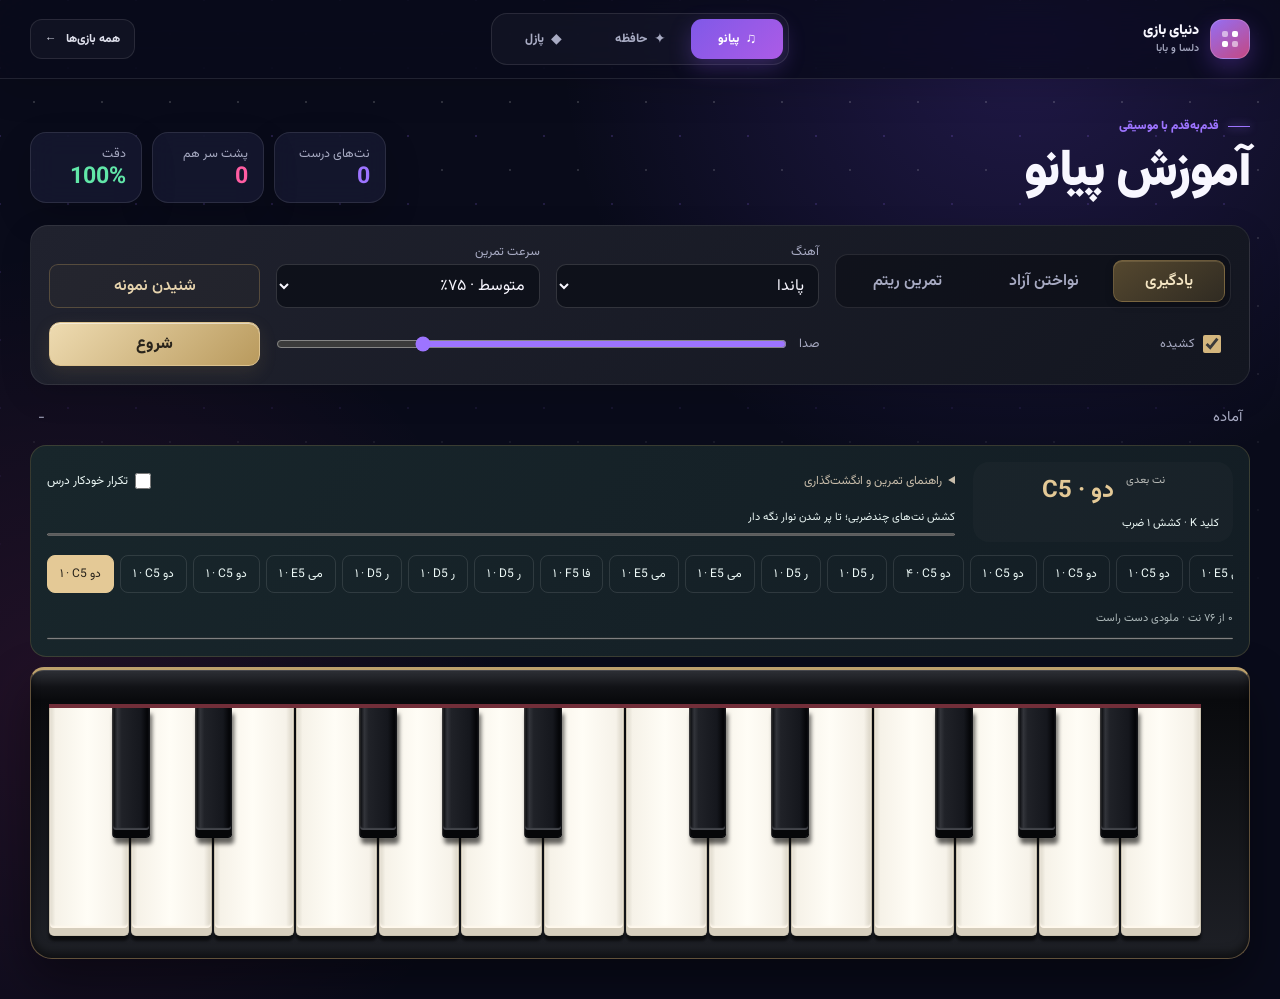
==== commit 02d474d2: "new piano" ====
--- a/game1/index.html
+++ b/game1/index.html
@@ -8,16 +8,17 @@
     <meta name="apple-mobile-web-app-capable" content="yes" />
     <meta name="apple-mobile-web-app-status-bar-style" content="black-translucent" />
     <meta name="apple-mobile-web-app-title" content="دنیای بازی" />
-    <title>بازی پیانو</title>
+    <title>آموزش پیانو</title>
     <link rel="manifest" href="../manifest.webmanifest" />
     <link rel="icon" type="image/png" sizes="192x192" href="../icons/icon-192.png" />
     <link rel="apple-touch-icon" href="../icons/apple-touch-icon.png" />
     <link rel="stylesheet" href="../fonts.css" />
     <link rel="stylesheet" href="styles.css" />
     <link rel="stylesheet" href="../game-shell.css" />
+    <link rel="stylesheet" href="piano-finish.css" />
     <script src="../pwa.js" defer></script>
   </head>
-  <body class="game-page game-piano">
+  <body class="game-page game-piano learning-mode">
     <nav class="game-nav" aria-label="ناوبری بازی‌ها">
       <div class="game-nav-inner">
         <a class="game-brand" href="../index.html" aria-label="دنیای بازی دلسا و بابا">
@@ -44,17 +45,17 @@
     <main class="app-shell">
       <header class="topbar">
         <div class="title-block">
-          <span class="kicker">Piano Arcade</span>
-          <h1>بازی پیانو</h1>
+          <span class="kicker">قدم‌به‌قدم با موسیقی</span>
+          <h1>آموزش پیانو</h1>
         </div>
 
         <div class="metrics" aria-label="امتیاز بازی">
           <div class="metric">
-            <span>امتیاز</span>
+            <span>نت‌های درست</span>
             <strong id="score">0</strong>
           </div>
           <div class="metric">
-            <span>ترکیب</span>
+            <span>پشت سر هم</span>
             <strong id="combo">0</strong>
           </div>
           <div class="metric">
@@ -66,19 +67,26 @@
 
       <section class="control-strip" aria-label="کنترل‌های بازی">
         <div class="segmented" role="group" aria-label="حالت اجرا">
-          <button class="segment is-active" type="button" data-mode="free">آزاد</button>
-          <button class="segment" type="button" data-mode="game">بازی</button>
+          <button class="segment is-active" type="button" data-mode="learn">یادگیری</button>
+          <button class="segment" type="button" data-mode="free">نواختن آزاد</button>
+          <button class="segment" type="button" data-mode="game">تمرین ریتم</button>
         </div>
 
         <label class="field">
           <span>آهنگ</span>
           <select id="songSelect">
+            <option value="panda">پاندا</option>
             <option value="scale">تمرین نت‌ها</option>
             <option value="twinkle">ستاره کوچک</option>
             <option value="ode">تم شادی</option>
           </select>
         </label>
 
+        <label class="field">
+          <span>سرعت تمرین</span>
+          <select id="tempo"><option value="0.5">آرام · ۵۰٪</option><option value="0.75" selected>متوسط · ۷۵٪</option><option value="1">سرعت اصلی</option></select>
+        </label>
+        <button class="segment" id="listen" type="button">شنیدن نمونه</button>
         <label class="field slider-field">
           <span>صدا</span>
           <input id="volume" type="range" min="0" max="100" value="72" />
@@ -92,6 +100,19 @@
         <button class="primary-action" id="startGame" type="button">شروع</button>
       </section>
 
+      <section class="lesson-panel" id="lessonPanel" aria-label="درس پیانو">
+        <details class="lesson-intro"><summary>راهنمای تمرین و انگشت‌گذاری</summary>
+          <p>شروع را بزن و کلاویهٔ روشن را بنواز. نت‌های تک‌ضربی و کوتاه‌تر با یک بار زدن پذیرفته می‌شوند. برای نت‌های چندضربی، کلاویه را تا پر شدن نوار نگه دار؛ درس خودکار به نت بعد می‌رود.</p>
+          <p>انگشت‌ها: شست ۱، اشاره ۲، میانی ۳، حلقه ۴، کوچک ۵. مچ را راحت نگه دار. تمرین گام را با شست روی دو آغاز کن؛ بعد از می، شست را روی فا بگذار.</p></details>
+        <div class="lesson-focus" aria-live="polite"><span>نت بعدی</span><strong id="nextNote">—</strong><span id="noteHint">برای آغاز، شروع را بزن</span></div>
+        <label class="lesson-repeat"><input type="checkbox" id="repeatLesson" /> تکرار خودکار درس</label>
+        <label class="hold-guide">کشش نت‌های چندضربی؛ تا پر شدن نوار نگه دار
+          <progress id="holdProgress" max="1" value="0" aria-label="مدت نگه‌داشتن نت"></progress>
+        </label>
+        <progress id="lessonProgress" max="1" value="0" aria-label="پیشرفت درس"></progress>
+        <p id="lessonSummary"></p>
+        <div id="noteSequence" class="note-sequence" aria-label="نت‌های آهنگ"></div>
+      </section>
       <section class="play-area" aria-label="صفحه بازی">
         <div class="stage-shell">
           <canvas id="noteCanvas" width="1320" height="560" aria-label="نت‌های بازی"></canvas>
--- a/game1/styles.css
+++ b/game1/styles.css
@@ -284,8 +284,9 @@
   --white-count: 10;
   position: relative;
   direction: ltr;
-  min-width: 820px;
-  height: 220px;
+  min-width: 0;
+  width: 97%;
+  height: 190px;
   isolation: isolate;
   user-select: none;
   touch-action: manipulation;
@@ -332,7 +333,7 @@
 
 .white-key {
   min-width: 0;
-  height: 220px;
+  height: 100%;
   color: var(--ink);
   background: linear-gradient(180deg, #fff 0%, var(--white-key) 62%, #ece8dd 100%);
   border: 1px solid #bfb9ac;
@@ -352,8 +353,8 @@
   top: 0;
   left: var(--left);
   z-index: 3;
-  width: clamp(36px, 5.2%, 54px);
-  height: 136px;
+  width: calc(65% / var(--white-count));
+  height: 61%;
   transform: translateX(-50%);
   color: #f6f2e9;
   background: linear-gradient(180deg, #313841 0%, var(--black-key) 88%);
@@ -475,7 +476,7 @@
   }
 
   .keyboard {
-    width: 100%;
+    width: 97%;
     min-width: 0;
     height: clamp(148px, 42vw, 184px);
     touch-action: none;
@@ -496,7 +497,7 @@
   }
 
   .black-key {
-    width: clamp(22px, 5.8%, 34px);
+    width: calc(65% / var(--white-count));
     height: 61%;
     padding: 0 2px 8px;
     border-radius: 0 0 6px 6px;
@@ -550,4 +551,21 @@
   .key .note-name {
     font-size: 0.6rem;
   }
-}+}
+/* Guided piano lessons */
+.lesson-panel { padding: 24px; margin: 18px 0; border: 1px solid #396769; border-radius: 22px; background: #102a30; color: #ecf8f6; display: grid; grid-template-columns: 1fr 220px; gap: 16px; }
+.lesson-intro h2 { margin: 8px 0; }
+.lesson-intro p { line-height: 1.9; color: #c2dbdc; }
+.lesson-focus { display: flex; flex-direction: column; justify-content: center; gap: 12px; padding: 20px; border-radius: 16px; background: #193f45; text-align: center; }
+.lesson-focus strong { font-size: 30px; color: #95f3cd; }
+.lesson-panel progress { width: 100%; height: 14px; accent-color: #7ae7bc; }
+.lesson-panel progress, .lesson-repeat, #lessonSummary, .note-sequence { grid-column: 1 / -1; }
+.hold-guide { grid-column: 1 / -1; line-height: 2; }
+.note-sequence { display: flex; direction: ltr; overflow-x: auto; gap: 8px; padding: 8px 0; max-height: 110px; }
+.note-chip { flex: 0 0 auto; direction: rtl; unicode-bidi: isolate; padding: 12px; border: 1px solid #507278; border-radius: 12px; }
+.note-chip.current { background: #a3f1d2; color: #102a30; border-color: #a3f1d2; }
+.note-chip.completed { opacity: .55; }
+.game-piano .key.lesson-target { box-shadow: inset 0 -10px #1aac83, 0 0 18px #84f7c5; outline: 3px solid #29bf95; outline-offset: -4px; }
+.learning-mode .stage-shell { display: none; }
+body:not(.learning-mode) .lesson-panel { display: none; }
+@media (max-width: 650px) { .lesson-panel { grid-template-columns: 1fr; padding: 16px; } .lesson-focus strong { font-size: 25px; } }
--- a/game1/piano-finish.css
+++ b/game1/piano-finish.css
@@ -0,0 +1,162 @@
+/* Compact practice guide directly above the instrument. */
+.game-piano .lesson-panel {
+  position: relative;
+  min-width: 0;
+  display: grid;
+  grid-template-columns: minmax(160px, auto) minmax(0, 1fr) auto;
+  gap: 10px 18px;
+  padding: 16px;
+  margin: 0;
+  border-radius: 16px;
+  background: linear-gradient(120deg, #18262b, #131d24);
+  border-color: #a58c5140;
+}
+.game-piano:not(.learning-mode) .lesson-panel { display: none; }
+.game-piano .lesson-focus { grid-column: 1; grid-row: 1 / 3; flex-direction: row; flex-wrap: wrap; gap: 5px 12px; padding: 10px 14px; background: #ffffff05; text-align: right; }
+.game-piano .lesson-focus > span:first-child { font-size: 11px; color: #b7b9b6; }
+.game-piano .lesson-focus strong { font-size: 24px; color: #e4c996; }
+.game-piano #noteHint { flex-basis: 100%; font-size: 11px; }
+.game-piano .lesson-intro { grid-column: 2; grid-row: 1; align-self: center; font-size: 12px; }
+.game-piano .lesson-intro summary { cursor: pointer; color: #c7bcaa; }
+.game-piano .lesson-intro p { font-size: 12px; margin: 10px 0; }
+.game-piano .lesson-repeat { grid-column: 3; grid-row: 1; margin: 0; align-self: center; font-size: 12px; }
+.game-piano .lesson-repeat { display: inline-flex; align-items: center; gap: 7px; min-height: 32px; cursor: pointer; }
+.game-piano .lesson-repeat input { width: 16px; height: 16px; min-width: 16px; min-height: 16px; margin: 0; accent-color: #d4b67d; }
+.game-piano .hold-guide { grid-column: 2 / 4; grid-row: 2; font-size: 11px; line-height: 1.6; }
+.game-piano .lesson-panel progress { display: block; height: 5px; margin-top: 5px; accent-color: #d4b67d; }
+.game-piano #lessonProgress { grid-column: 1 / -1; grid-row: 5; margin: 0; height: 3px; }
+.game-piano #lessonSummary { grid-column: 1 / -1; grid-row: 4; margin: 0; font-size: 11px; color: #aeb9ba; }
+.game-piano .note-sequence { position: relative; grid-column: 1 / -1; grid-row: 3; min-width: 0; padding: 3px 0 7px; gap: 6px; scrollbar-width: thin; scrollbar-color: #756647 transparent; }
+.game-piano .note-chip { padding: 9px 12px; border-radius: 8px; font-size: 12px; border-color: #ffffff1c; }
+.game-piano .note-chip.current { background: #e4c996; border-color: #e4c996; color: #29241c; }
+@media (max-width: 650px) {
+  .game-piano .lesson-panel { grid-template-columns: minmax(0, 1fr) auto; gap: 9px; padding: 12px; }
+  .game-piano .lesson-focus { grid-column: 1 / -1; grid-row: 1; justify-content: flex-start; padding: 6px 10px; }
+  .game-piano #noteHint { flex-basis: auto; }
+  .game-piano .lesson-intro { grid-column: 1; grid-row: 2; }
+  .game-piano .lesson-repeat { grid-column: 2; grid-row: 2; font-size: 11px; }
+  .game-piano .hold-guide { grid-column: 1 / -1; grid-row: 3; }
+  .game-piano .note-sequence { grid-row: 4; }
+  .game-piano #lessonSummary { grid-row: 5; }
+  .game-piano #lessonProgress { grid-row: 6; }
+}
+/* Ebony cabinet, ivory naturals and narrow raised accidentals. */
+.game-piano .piano-wrap {
+  padding: 34px 18px 22px;
+  border: 1px solid #61513a;
+  border-top: 3px solid #bda16c;
+  border-radius: 14px 14px 22px 22px;
+  background: linear-gradient(180deg, #303238 0, #111216 17px, #090a0d 30px, #1e2026 100%);
+  box-shadow: 0 22px 48px #0006, inset 0 1px #ffffff1f, inset 0 -5px 8px #0008;
+  overflow: hidden;
+}
+.game-piano .keyboard {
+  width: 97.5%;
+  margin-left: 0;
+  margin-right: auto;
+  min-width: 0;
+  height: clamp(156px, 20vw, 232px);
+  border-top: 4px solid #722e39;
+  touch-action: none;
+}
+.game-piano .white-keys { gap: 2px; }
+.game-piano .key { min-width: 0; min-height: 0; cursor: pointer; -webkit-tap-highlight-color: transparent; }
+.game-piano .white-key {
+  height: 100%;
+  padding: 0 2px 15px;
+  gap: 8px;
+  color: #514c42;
+  background: linear-gradient(90deg, #ded9cc 0%, #f6f2e8 7%, #fffdf6 48%, #f6f2e9 91%, #d9d3c5 100%);
+  border: 1px solid #c9c1ae;
+  border-top: 0;
+  border-radius: 0 0 5px 5px;
+  box-shadow: inset 0 -7px 0 #d6cebd, inset 0 -9px 2px #fff8ed, 0 5px 3px #0009;
+  transition: filter 120ms, box-shadow 100ms, transform 100ms;
+}
+.game-piano .black-key {
+  width: calc(46% / var(--white-count));
+  height: 57%;
+  padding: 0 1px 12px;
+  gap: 6px;
+  color: #d9cfb7;
+  background: linear-gradient(90deg, #08090c, #32343a 12%, #202228 24%, #15171d 77%, #050609 94%);
+  border: 1px solid #050609;
+  border-top: 0;
+  border-radius: 0 0 4px 4px;
+  box-shadow: inset 0 -7px 0 #060709, inset 0 -9px 1px #43454b, 2px 6px 4px #0009;
+  transition: filter 120ms, box-shadow 100ms, transform 100ms;
+}
+.game-piano .key .note-name { font-size: clamp(9px, 1.1vw, 14px); font-weight: 600; white-space: nowrap; }
+.game-piano .key .key-label { min-width: 0; width: 21px; height: 20px; padding: 0; border-radius: 4px; font-size: 10px; background: transparent; opacity: .6; }
+.game-piano .black-key .key-label { color: #d9cfb7; }
+.game-piano .white-key .key-label { color: #716653; opacity: .85; }
+.game-piano .white-key.is-down { transform: translateY(3px); background: linear-gradient(90deg, #d7d0bf, #f0e9d9 45%, #e1d9c6); box-shadow: inset 0 -3px #c2b79f, 0 2px 2px #0008; }
+.game-piano .black-key.is-down { transform: translate(-50%, 3px); filter: brightness(1.3); box-shadow: inset 0 -3px #030405, 1px 2px 2px #0008; }
+.game-piano .key.lesson-target { outline: 2px solid #63dac5; outline-offset: -2px; }
+.game-piano .white-key.lesson-target {
+  box-shadow: inset 0 -7px 0 #d6cebd, inset 0 -9px 2px #fff8ed, 0 5px 3px #0009;
+}
+.game-piano .black-key.lesson-target {
+  box-shadow: inset 0 -7px 0 #060709, inset 0 -9px 1px #43454b, 2px 6px 4px #0009;
+}
+.game-piano .white-key.lesson-target.is-down { box-shadow: inset 0 -3px #c2b79f, 0 2px 2px #0008; }
+.game-piano .black-key.lesson-target.is-down { box-shadow: inset 0 -3px #030405, 1px 2px 2px #0008; }
+.game-piano .key:focus-visible { outline: 2px solid #c5a56b; outline-offset: -4px; }
+.game-piano .control-strip { gap: 14px; padding: 18px; background: linear-gradient(135deg, #20222e, #131620); border: 1px solid #ffffff14; box-shadow: 0 10px 32px #0002; }
+.game-piano .segmented { grid-template-columns: repeat(3, auto); gap: 3px; padding: 5px; border-radius: 13px; background: #080b1280; }
+.game-piano .segment { min-height: 42px; padding: 0 16px; border: 1px solid transparent; font-weight: 600; transition: background 160ms, color 160ms, box-shadow 160ms; }
+.game-piano .segment.is-active { color: #f5e6c4; border-color: #b99a5d66; background: linear-gradient(145deg, #55482f, #302b22); box-shadow: inset 0 1px #e8ce9029, 0 3px 9px #0003; }
+.game-piano #listen { color: #e6d3ad; border: 1px solid #b99a5d55; background: #b99a5d0a; }
+.game-piano .primary-action { min-height: 44px; border: 1px solid #dcc28e; color: #29241b; background: linear-gradient(135deg, #eedbb1, #b99a5d); box-shadow: 0 6px 18px #b99a5d22, inset 0 1px #fff8; }
+.game-piano select { min-height: 42px; border-color: #ffffff26; background: #0e111a; }
+.game-piano button:focus-visible, .game-piano select:focus-visible { outline: 2px solid #e8ce90; outline-offset: 3px; }
+.game-piano .key:focus-visible { outline-offset: -4px; }
+@media (hover: hover) {
+  .game-piano .white-key:hover { filter: brightness(.97); }
+  .game-piano .black-key:hover { filter: brightness(1.2); }
+  .game-piano .segment:hover { color: #fff0d1; background-color: #b99a5d1c; }
+  .game-piano .primary-action:hover { background: linear-gradient(135deg, #f5e6c4, #ceb079); box-shadow: 0 8px 24px #b99a5d33; }
+}
+@media (max-width: 650px) {
+  .game-piano .piano-wrap { padding: 23px 7px 14px; border-radius: 10px 10px 16px 16px; }
+  .game-piano .white-keys { gap: 1px; }
+  .game-piano .white-key { padding-bottom: 12px; }
+  .game-piano .black-key { padding-bottom: 10px; }
+  .game-piano .key .key-label { display: none; }
+  .game-piano .black-key .note-name { font-size: 8px; letter-spacing: -.5px; }
+  .game-piano .control-strip { padding: 12px; gap: 10px; }
+  .game-piano .segmented { width: 100%; }
+  .game-piano .segment { padding-inline: 9px; font-size: 12px; }
+}
+@media (prefers-reduced-motion: reduce) { .game-piano button { transition: none; } }
+
+/* Two deliberate rows: lesson selection, then playback controls. */
+.game-piano .control-strip {
+  display: grid;
+  grid-template-columns: minmax(280px, 1.5fr) minmax(150px, 1fr) minmax(150px, 1fr) minmax(140px, .8fr);
+  grid-template-areas: "modes song tempo listen" "sustain volume volume start";
+  align-items: end;
+  gap: 14px 16px;
+}
+.game-piano .control-strip > .segmented { grid-area: modes; min-width: 0; min-height: 52px; align-items: center; }
+.game-piano .control-strip > .field { min-width: 0; }
+.game-piano .control-strip > .field:has(#songSelect) { grid-area: song; }
+.game-piano .control-strip > .field:has(#tempo) { grid-area: tempo; }
+.game-piano #listen { grid-area: listen; min-height: 44px; }
+.game-piano .control-strip > .slider-field { grid-area: volume; height: 44px; display: grid; grid-template-columns: auto minmax(0, 1fr); gap: 12px; align-items: center; }
+.game-piano .slider-field input { margin: 0; min-width: 0; }
+.game-piano .control-strip > .toggle { grid-area: sustain; min-height: 44px; padding: 0 10px; justify-content: flex-start; }
+.game-piano .control-strip .toggle input { width: 18px; height: 18px; min-width: 18px; min-height: 18px; margin: 0; accent-color: #d4b67d; }
+.game-piano #startGame { grid-area: start; width: 100%; }
+.game-piano .control-strip select { min-height: 44px; }
+@media (max-width: 900px) {
+  .game-piano .control-strip {
+    grid-template-columns: repeat(2, minmax(0, 1fr));
+    grid-template-areas: "modes modes" "song tempo" "listen start" "sustain volume";
+    align-items: end;
+  }
+}
+@media (max-width: 380px) {
+  .game-piano .control-strip { gap: 10px 8px; }
+  .game-piano .control-strip .segment { padding-inline: 5px; font-size: 11px; }
+}
